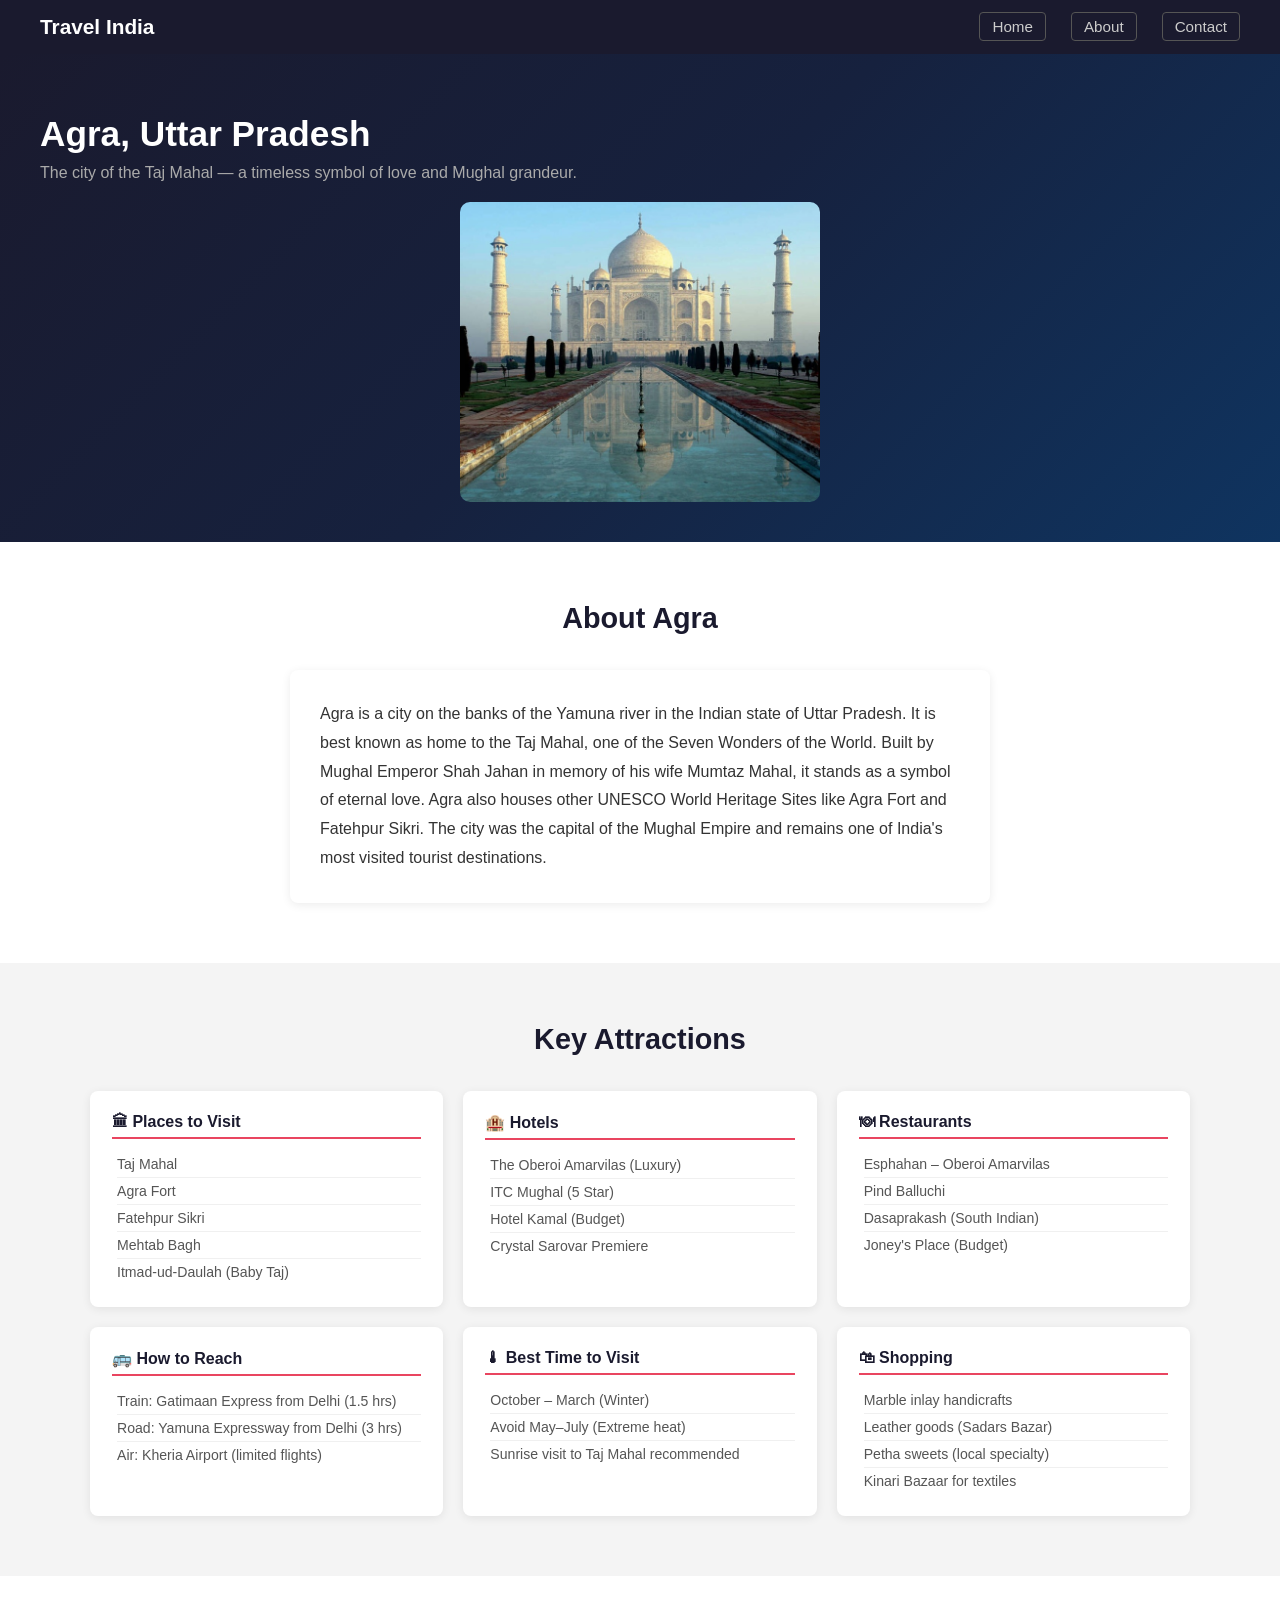
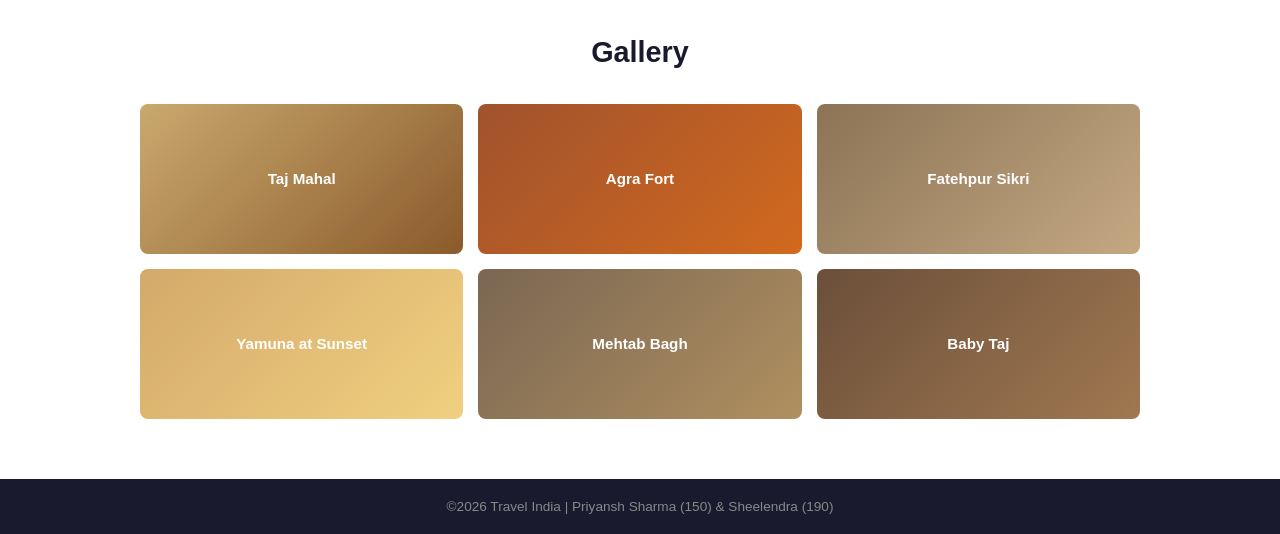
==== agra.html @ 76f03b6a "feat: initial project setup" ====
<!DOCTYPE html>
<html lang="en">
<head>
  <meta charset="UTF-8" />
  <meta name="viewport" content="width=device-width, initial-scale=1.0" />
  <title>Agra - Travel India</title>
  <link rel="stylesheet" href="style.css" />
</head>
<body>
  <nav>
    <div class="logo">Travel India</div>
    <ul>
      <li><a href="index.html">Home</a></li>
      <li><a href="about.html">About</a></li>
      <li><a href="contact.html">Contact</a></li>
    </ul>
  </nav>

  <div class="detail-hero">
    <h1>Agra, Uttar Pradesh</h1>
    <p>The city of the Taj Mahal — a timeless symbol of love and Mughal grandeur.</p>
    <img src="taj.jpg" alt="Agra" style="height: 300px; width: auto; margin: 0 auto; display: block;" />
  </div>

  <section>
    <h2>About Agra</h2>
    <div class="about-box">
      <p>Agra is a city on the banks of the Yamuna river in the Indian state of Uttar Pradesh. It is best known as home to the Taj Mahal, one of the Seven Wonders of the World. Built by Mughal Emperor Shah Jahan in memory of his wife Mumtaz Mahal, it stands as a symbol of eternal love. Agra also houses other UNESCO World Heritage Sites like Agra Fort and Fatehpur Sikri. The city was the capital of the Mughal Empire and remains one of India's most visited tourist destinations.</p>
    </div>
  </section>

  <section class="gray">
    <h2>Key Attractions</h2>
    <div class="info-grid">
      <div class="info-card">
        <h3>🏛 Places to Visit</h3>
        <ul>
          <li>Taj Mahal</li>
          <li>Agra Fort</li>
          <li>Fatehpur Sikri</li>
          <li>Mehtab Bagh</li>
          <li>Itmad-ud-Daulah (Baby Taj)</li>
        </ul>
      </div>
      <div class="info-card">
        <h3>🏨 Hotels</h3>
        <ul>
          <li>The Oberoi Amarvilas (Luxury)</li>
          <li>ITC Mughal (5 Star)</li>
          <li>Hotel Kamal (Budget)</li>
          <li>Crystal Sarovar Premiere</li>
        </ul>
      </div>
      <div class="info-card">
        <h3>🍽 Restaurants</h3>
        <ul>
          <li>Esphahan – Oberoi Amarvilas</li>
          <li>Pind Balluchi</li>
          <li>Dasaprakash (South Indian)</li>
          <li>Joney's Place (Budget)</li>
        </ul>
      </div>
      <div class="info-card">
        <h3>🚌 How to Reach</h3>
        <ul>
          <li>Train: Gatimaan Express from Delhi (1.5 hrs)</li>
          <li>Road: Yamuna Expressway from Delhi (3 hrs)</li>
          <li>Air: Kheria Airport (limited flights)</li>
        </ul>
      </div>
      <div class="info-card">
        <h3>🌡 Best Time to Visit</h3>
        <ul>
          <li>October – March (Winter)</li>
          <li>Avoid May–July (Extreme heat)</li>
          <li>Sunrise visit to Taj Mahal recommended</li>
        </ul>
      </div>
      <div class="info-card">
        <h3>🛍 Shopping</h3>
        <ul>
          <li>Marble inlay handicrafts</li>
          <li>Leather goods (Sadars Bazar)</li>
          <li>Petha sweets (local specialty)</li>
          <li>Kinari Bazaar for textiles</li>
        </ul>
      </div>
    </div>
  </section>

  <section>
    <h2>Gallery</h2>
    <div class="gallery">
      <div class="gimg" style="background:linear-gradient(135deg,#c9a96e,#8b5a2b);">Taj Mahal</div>
      <div class="gimg" style="background:linear-gradient(135deg,#a0522d,#d2691e);">Agra Fort</div>
      <div class="gimg" style="background:linear-gradient(135deg,#8b7355,#c4a882);">Fatehpur Sikri</div>
      <div class="gimg" style="background:linear-gradient(135deg,#d4a96a,#f0d080);">Yamuna at Sunset</div>
      <div class="gimg" style="background:linear-gradient(135deg,#7a6652,#b09060);">Mehtab Bagh</div>
      <div class="gimg" style="background:linear-gradient(135deg,#6b4f3a,#a07850);">Baby Taj</div>
    </div>
  </section>

  <footer>
    <p>©2026 Travel India | Priyansh Sharma (150) &amp; Sheelendra (190)</p>
  </footer>
</body>
</html>
---- style.css ----
* { margin: 0; padding: 0; box-sizing: border-box; }
body { font-family: Arial, sans-serif; color: #333; }
a { text-decoration: none; color: inherit; }
ul { list-style: none; }

/* NAV */
nav {
  display: flex;
  justify-content: space-between;
  align-items: center;
  background: #1a1a2e;
  padding: 15px 40px;
  position: sticky;
  top: 0;
  z-index: 100;
}
.logo { color: white; font-size: 1.3rem; font-weight: bold; }
nav ul { display: flex; gap: 25px; }
nav ul a {
  color: #ccc;
  font-size: 0.95rem;
  border: 1px solid #555;
  padding: 5px 12px;
  border-radius: 4px;
}
nav ul a:hover { color: white; border-color: white; }

/* HERO */
.hero {
  background: linear-gradient(135deg, #1a1a2e, #16213e, #0f3460);
  color: white;
  text-align: center;
  padding: 100px 20px;
}
.hero h1 { font-size: 2.5rem; margin-bottom: 15px; }
.hero p { font-size: 1.1rem; color: #aaa; margin-bottom: 30px; }
.btn {
  display: inline-block;
  background: #e94560;
  color: white;
  padding: 12px 28px;
  border-radius: 6px;
  font-size: 1rem;
  border: none;
  cursor: pointer;
}
.btn:hover { background: #c73652; }

/* SECTIONS */
section { padding: 60px 40px; }
section h2 { text-align: center; font-size: 1.8rem; margin-bottom: 35px; color: #1a1a2e; }
.gray { background: #f4f4f4; }

/* CARDS */
.cards {
  display: grid;
  grid-template-columns: repeat(3, 1fr);
  gap: 20px;
  max-width: 1100px;
  margin: 0 auto;
}
.card {
  background: white;
  border-radius: 8px;
  padding: 20px;
  box-shadow: 0 2px 10px rgba(0,0,0,0.1);
  transition: all 0.3s ease;
  text-decoration: none;
  color: inherit;
  display: block;
  cursor: pointer;
}
.card:hover {
  box-shadow: 0 6px 20px rgba(0,0,0,0.15);
  transform: translateY(-8px);
}
.card h3 { margin-bottom: 8px; font-size: 1.1rem; }
.card p { font-size: 0.9rem; color: #666; }
.card ul { padding-left: 5px; }
.card ul li { font-size: 0.9rem; color: #555; padding: 4px 0; border-bottom: 1px solid #eee; }
.card ul li:last-child { border-bottom: none; }
.card-img {
  height: 160px;
  width: 100%;
  object-fit: cover;
  border-radius: 6px;
  margin-bottom: 12px;
}

/* GALLERY (used on detail pages) */
.gallery {
  display: grid;
  grid-template-columns: repeat(3, 1fr);
  gap: 15px;
  max-width: 1000px;
  margin: 0 auto;
}
.gimg {
  height: 150px;
  border-radius: 8px;
  display: flex;
  align-items: center;
  justify-content: center;
  color: white;
  font-weight: bold;
  font-size: 0.95rem;
}

/* ABOUT */
.about-box {
  max-width: 700px;
  margin: 0 auto;
  background: white;
  padding: 30px;
  border-radius: 8px;
  box-shadow: 0 2px 10px rgba(0,0,0,0.08);
  line-height: 1.8;
}

/* CONTACT FORM */
#contactForm {
  max-width: 550px;
  margin: 0 auto;
  display: flex;
  flex-direction: column;
  gap: 14px;
}
#contactForm input,
#contactForm textarea {
  padding: 12px;
  border: 1px solid #ddd;
  border-radius: 6px;
  font-size: 0.95rem;
  font-family: Arial, sans-serif;
  outline: none;
}
#contactForm input:focus,
#contactForm textarea:focus { border-color: #e94560; }
#contactForm .btn { align-self: flex-start; }

/* FOOTER */
footer {
  background: #1a1a2e;
  color: #888;
  text-align: center;
  padding: 20px;
  font-size: 0.85rem;
}

/* DETAIL PAGE */
.detail-hero {
  background: linear-gradient(135deg, #1a1a2e, #16213e, #0f3460);
  color: white;
  padding: 60px 40px 40px;
}
.detail-hero h1 { font-size: 2.2rem; margin-bottom: 10px; }
.detail-hero p { color: #aaa; font-size: 1rem; margin-bottom: 20px; }
.back-btn {
  display: inline-block;
  color: #e94560;
  border: 1px solid #e94560;
  padding: 8px 18px;
  border-radius: 6px;
  font-size: 0.9rem;
}
.back-btn:hover { background: #e94560; color: white; }
.detail-hero img {
  width: 100%;
  max-height: 380px;
  object-fit: cover;
  border-radius: 10px;
  margin-top: 25px;
}
.info-grid {
  display: grid;
  grid-template-columns: repeat(3, 1fr);
  gap: 20px;
  max-width: 1100px;
  margin: 0 auto;
}
.info-card {
  background: white;
  border-radius: 8px;
  padding: 22px;
  box-shadow: 0 2px 10px rgba(0,0,0,0.08);
}
.info-card h3 { font-size: 1rem; color: #1a1a2e; margin-bottom: 12px; border-bottom: 2px solid #e94560; padding-bottom: 6px; }
.info-card ul { padding-left: 5px; }
.info-card ul li { font-size: 0.88rem; color: #555; padding: 5px 0; border-bottom: 1px solid #f0f0f0; }
.info-card ul li:last-child { border-bottom: none; }
.info-card p { font-size: 0.88rem; color: #555; line-height: 1.7; }

/* RESPONSIVE */
@media (max-width: 768px) {
  .info-grid { grid-template-columns: 1fr; }
  .gallery { grid-template-columns: repeat(2, 1fr); }
}
@media (max-width: 600px) {
  nav ul { gap: 12px; }
  nav { padding: 12px 20px; flex-wrap: wrap; gap: 10px; }
  .cards { grid-template-columns: 1fr; }
  section { padding: 40px 20px; }
}
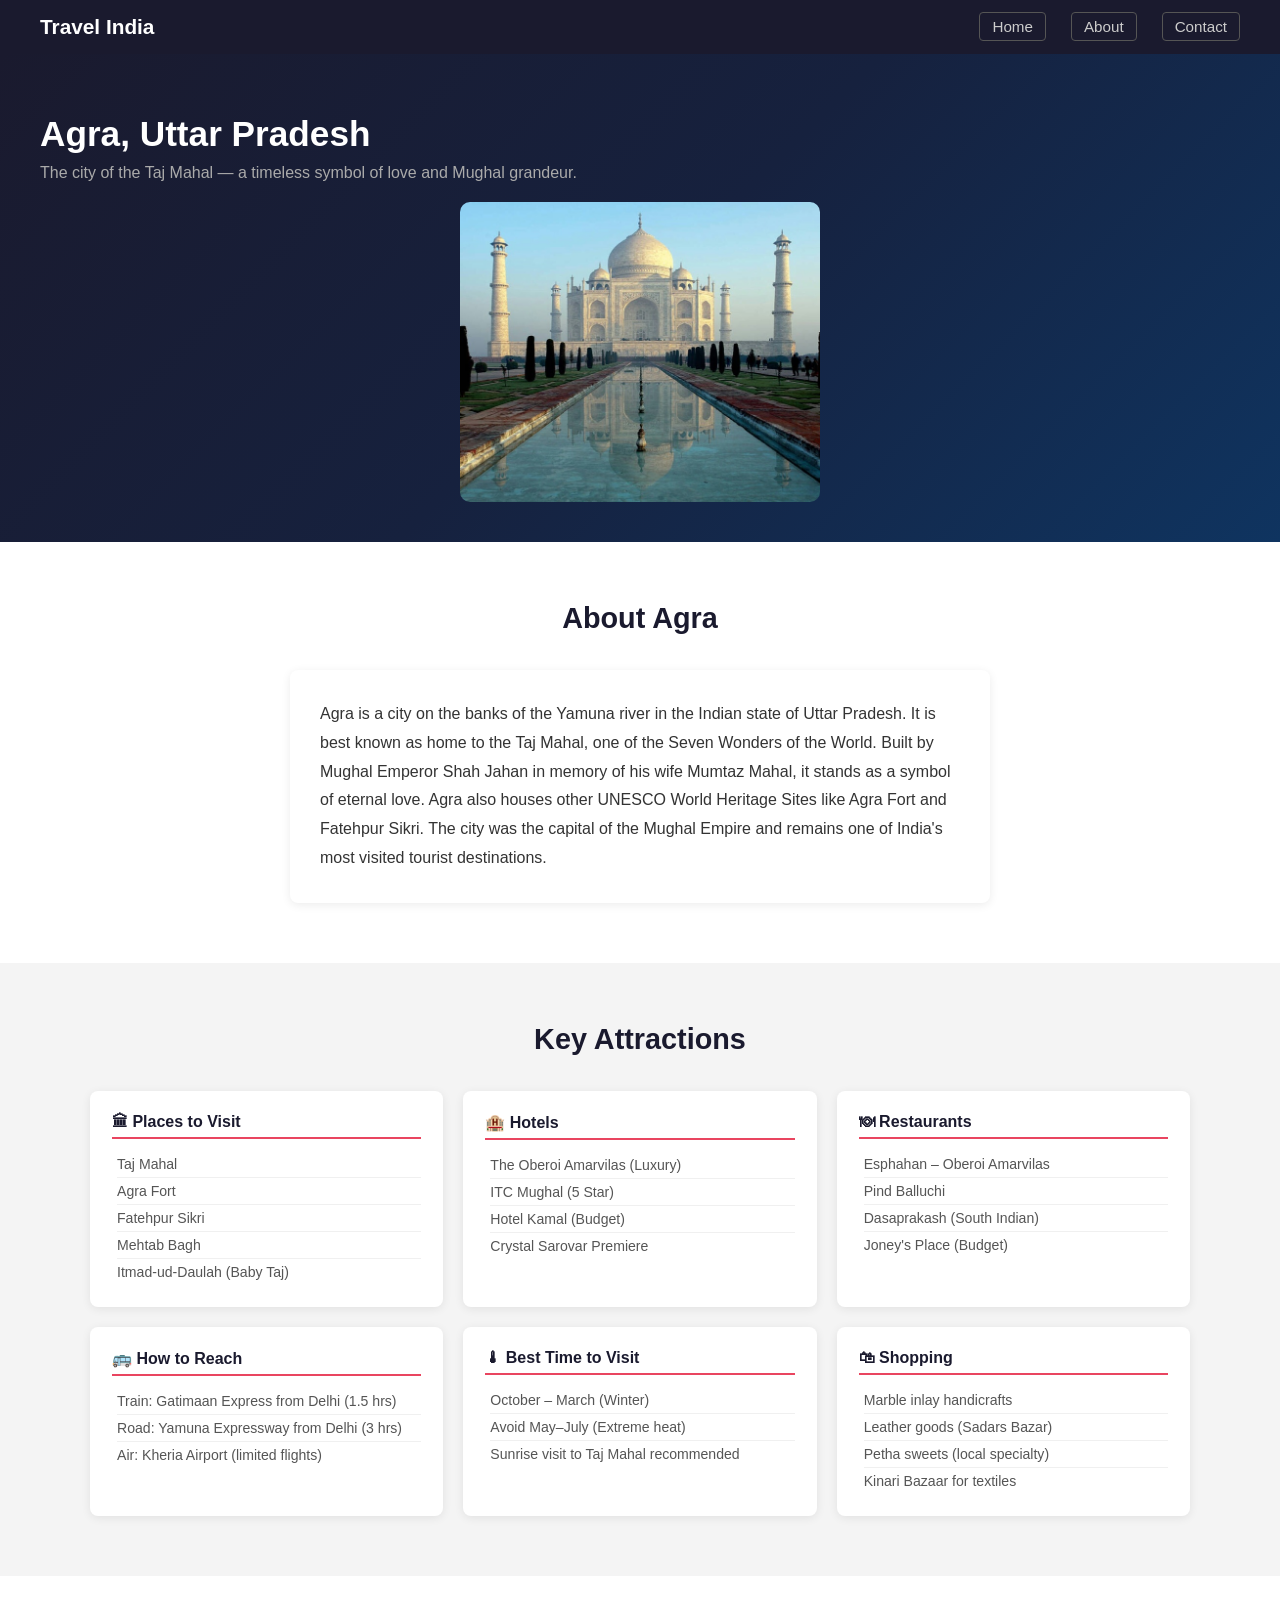
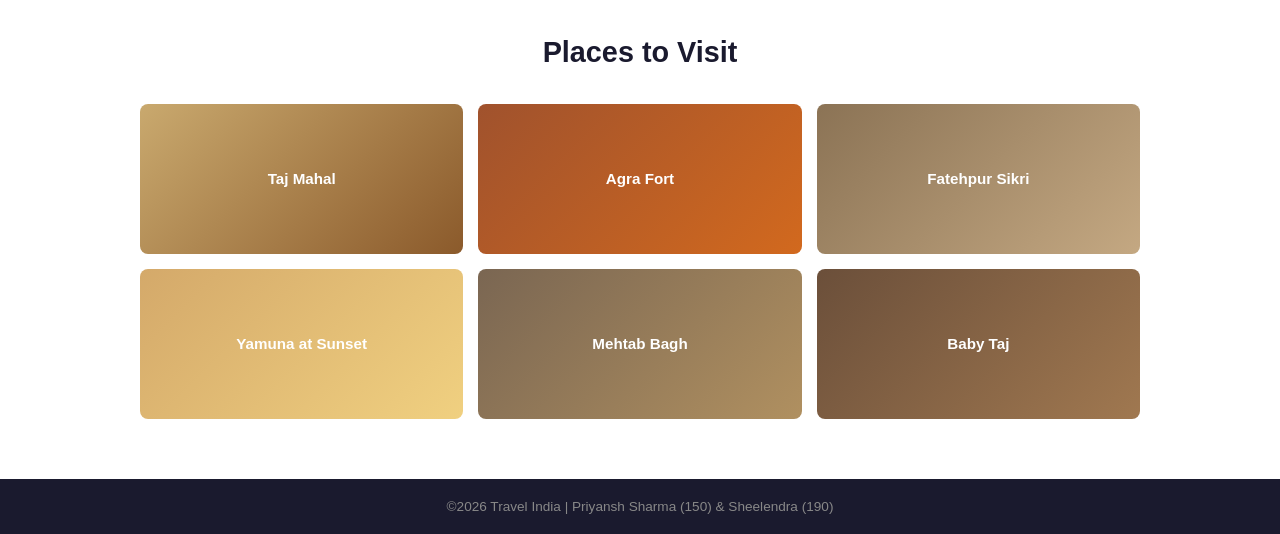
==== commit a31e4efe: "Rename 'Gallery' to 'Places to Visit'" ====
--- a/agra.html
+++ b/agra.html
@@ -89,7 +89,7 @@
   </section>
 
   <section>
-    <h2>Gallery</h2>
+    <h2>Places to Visit</h2>
     <div class="gallery">
       <div class="gimg" style="background:linear-gradient(135deg,#c9a96e,#8b5a2b);">Taj Mahal</div>
       <div class="gimg" style="background:linear-gradient(135deg,#a0522d,#d2691e);">Agra Fort</div>
